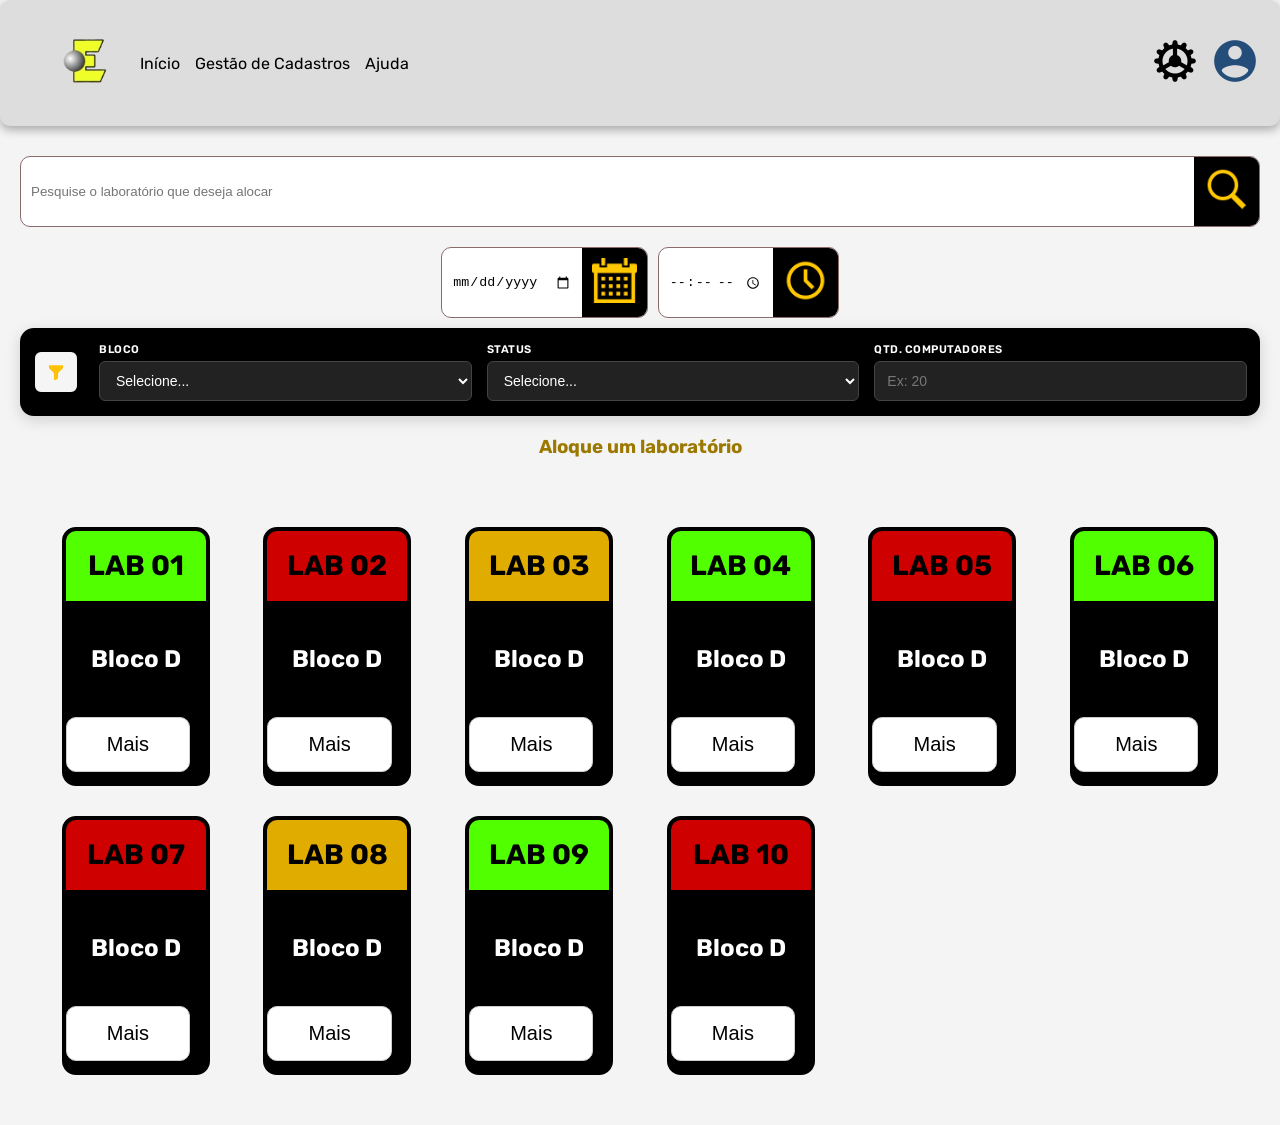
==== frontEnd/html/tela principal/index.html @ 04c5c46b "Enviando frontend - 25/05/2026" ====
<!DOCTYPE html>
<html lang="pt-BR">

<head>
  <meta charset="UTF-8">
  <meta name="viewport" content="width=device-width, initial-scale=1.0">
  <title>Portal de Alocação</title>
  <link rel="icon" type="image/png" href="../img/icon_E.png">
  <link rel="stylesheet" href="index_style.css"> <!-- CCS da pagina -->
  <link rel="preconnect" href="https://fonts.googleapis.com">
  <link rel="preconnect" href="https://fonts.gstatic.com" crossorigin>
  <link href="https://fonts.googleapis.com/css2?family=Rubik:ital,wght@0,300..900;1,300..900&display=swap"
    rel="stylesheet">
  <link rel="preconnect" href="https://fonts.googleapis.com">
  <link rel="preconnect" href="https://fonts.gstatic.com" crossorigin>
  <link
    href="https://fonts.googleapis.com/css2?family=Raleway:ital,wght@0,100..900;1,100..900&family=Rubik:ital,wght@0,300..900;1,300..900&display=swap"
    rel="stylesheet">
  <script src="../JS/Customheader.js" defer></script>
  <script src="../JS/Customfooter.js" defer></script>
</head>

<body>
  <custom-header></custom-header>
  <main>
    <form>
      <div>
        <div class="search-box">
          <input type="text" placeholder="Pesquise o laboratório que deseja alocar">
          <div class="search-img"><img src="../img/search.png" alt="search"></div>
        </div>
        <div id="linha-search"></div>

        <div id="date-time">
          <div class="search-box">
            <input type="date">
            <div class="search-img"><img src="../img/calendar.png" alt="date"></div>
          </div>
          <div class="search-box">
            <input type="time">
            <div class="search-img"><img src="../img/time.png" alt="time"></div>
          </div>
        </div>
        <div class="container-filtros">
          <div class="box-filtro-icone">
            <svg class="icone-filtro" viewBox="0 0 24 24" fill="none" xmlns="http://www.w3.org/2000/svg">
              <path
                d="M4.25 5.61C4.25 5.06 4.7 4.5 5.25 4.5H18.75C19.3 4.5 19.75 5.06 19.75 5.61V7.03C19.75 7.43 19.55 7.83 19.25 8.13L14.25 13.13V18.5C14.25 18.9 14.05 19.25 13.7 19.4L10.7 20.9C10.25 21.1 9.75 20.8 9.75 20.3V13.13L4.75 8.13C4.45 7.83 4.25 7.43 4.25 7.03V5.61Z"
                fill="#FFC107" />
            </svg>
          </div>

          <div class="controles-filtros">
            <div class="grupo-campo">
              <label for="select-bloco">Bloco</label>
              <select id="select-bloco" name="bloco">
                <option value="" disabled selected hidden>Selecione...</option>
                <option value="A">Bloco A</option>
                <option value="B">Bloco B</option>
                <option value="C">Bloco C</option>
                <option value="D">Bloco D</option>
              </select>
            </div>

            <div class="grupo-campo">
              <label for="select-status">Status</label>
              <select id="select-status" name="status">
                <option value="" disabled selected hidden>Selecione...</option>
                <option value="disponivel">Disponível</option>
                <option value="indisponivel">Indisponível</option>
                <option value="pendente">Pendente</option>
              </select>
            </div>

            <div class="grupo-campo">
              <label for="input-computadores">Qtd. Computadores</label>
              <input type="number" id="input-computadores" name="computadores" min="0" placeholder="Ex: 20">
            </div>
          </div>
        </div>
      </div>
    </form>
    <h3>Aloque um laboratório</h3>
    <section>
      <div class="cards-grid">

        <!-- CARD 1 -->
        <div class="lab-card disponivel">
          <div class="topo">
            <h2>LAB 01</h2>
          </div>

          <div class="info-card">
            <p>Bloco D</p>
          </div>

          <button id="modalOverlay" class="trigger-btn">Mais</button>
        </div>

        <div class="modal-overlay">
          <div class="modal-container">
            <div class="modal-header">Laboratorio 13</div>

            <div class="modal-body">
              <p>Local: Bloco D</p>
              <p>Capacidade máxima de alunos: 40</p>
              <p>Quantidade de computadores: 20</p>
              <p>Softwares cadastrados: AutoCad, IntelliJ, VS code, Android Studio</p>
            </div>

            <div class="modal-form">
              <div class="input-group">
                <input type="text" placeholder="  /  /  ">
                <span class="icon-box calendar-icon"></span>
              </div>
              <div class="input-group">
                <input type="text" placeholder="  :  ">
                <span class="icon-box clock-icon"></span>
              </div>
            </div>

            <button id="closeModalBtn" class="modal-btn">Alocar</button>
          </div>
        </div>

        <!-- CARD 2 -->
        <div class="lab-card indisponivel">
          <div class="topo">
            <h2>LAB 02</h2>
          </div>

          <div class="info-card">
            <p>Bloco D</p>
          </div>

          <button class="trigger-btn">Mais</button>
        </div>

        <!-- CARD 3 -->
        <div class="lab-card pendente">
          <div class="topo">
            <h2>LAB 03</h2>
          </div>

          <div class="info-card">
            <p>Bloco D</p>
          </div>

          <button class="trigger-btn">Mais</button>
        </div>

        <!-- CARD 4 -->
        <div class="lab-card disponivel">
          <div class="topo">
            <h2>LAB 04</h2>
          </div>

          <div class="info-card">
            <p>Bloco D</p>
          </div>

          <button class="trigger-btn">Mais</button>
        </div>

        <!-- CARD 5 -->
        <div class="lab-card indisponivel">
          <div class="topo">
            <h2>LAB 05</h2>
          </div>

          <div class="info-card">
            <p>Bloco D</p>
          </div>

          <button class="trigger-btn">Mais</button>
        </div>

        <!-- CARD 6 -->
        <div class="lab-card disponivel">
          <div class="topo">
            <h2>LAB 06</h2>
          </div>

          <div class="info-card">
            <p>Bloco D</p>
          </div>

          <button class="trigger-btn">Mais</button>
        </div>

        <!-- CARD 7 -->
        <div class="lab-card indisponivel">
          <div class="topo">
            <h2>LAB 07</h2>
          </div>

          <div class="info-card">
            <p>Bloco D</p>
          </div>

          <button class="trigger-btn">Mais</button>
        </div>

        <!-- CARD 8 -->
        <div class="lab-card pendente">
          <div class="topo">
            <h2>LAB 08</h2>
          </div>

          <div class="info-card">
            <p>Bloco D</p>
          </div>

          <button class="trigger-btn">Mais</button>
        </div>

        <!-- CARD 9 -->
        <div class="lab-card disponivel">
          <div class="topo">
            <h2>LAB 09</h2>
          </div>

          <div class="info-card">
            <p>Bloco D</p>
          </div>

          <button class="trigger-btn">Mais</button>
        </div>

        <!-- CARD 10 -->
        <div class="lab-card indisponivel">
          <div class="topo">
            <h2>LAB 10</h2>
          </div>

          <div class="info-card">
            <p>Bloco D</p>
          </div>

          <button class="trigger-btn">Mais</button>
        </div>

        <script>src = "mais-script.js"</script>

      </div>
    </section>
  </main>
</body>

</html>
---- frontEnd/html/tela principal/index_style.css ----
body {
    background-color: #f4f4f4;
    font-family: "Rubik", sans-serif;
    margin: 0;
}

form {
    display: flex;
    margin: 20px;
    flex-direction: column;
}

.search-box {
    border: 1px solid #8a6c6c;
    border-radius: 10px;
    display: flex;
    align-items: center;
    overflow: hidden;
    background-color: #ffffff;
    margin: 10px 0;
    justify-self: center;
}

.search-box input {
    border: none;
    outline: none;
    padding: 10px;
    width: 100%;
}

.search-img{
    background-color: #000;
}

.search-img img{
    height: 45px;
    margin: 10px;
}

#date-time {
    display: flex;
    justify-content: center;
    align-items: center;
    gap: 10px;
    flex-wrap: nowrap;
}

#date-time .search-box {
    min-width: 140px;
}

.container-filtros {
    display: flex;
    align-items: center;
    justify-self: center;
    background-color: #000000;
    border: 3px solid #000000;
    border-radius: 14px;
    padding: 12px 10px;
    gap: 20px;
    box-shadow: 0 4px 15px rgba(0, 0, 0, 0.15);
}

/* Box contendo apenas o ícone do Filtro */
.box-filtro-icone {
    display: flex;
    align-items: center;
    justify-content: center;
    background-color: #f5f5f5;
    padding: 10px;
    border-radius: 8px;
    border: 2px solid #000;
    min-width: 44px;
    height: 44px;
    box-sizing: border-box; 
}

.icone-filtro {
    width: 22px;
    height: 22px;
}

/* Alinhamento horizontal estrito de todos os controles */
.controles-filtros {
    display: flex;
    flex-direction: row;
    align-items: flex-end; /* Alinha a base dos inputs e do botão */
    gap: 15px;
    flex-grow: 1;
}

/* Estilização individual de cada campo (Label + Input/Select) */
.grupo-campo {
    display: flex;
    flex-direction: column;
    gap: 5px;
    flex: 1;
}

.grupo-campo label {
    color: #ffffff;
    font-size: 11px;
    font-weight: 600;
    text-transform: uppercase;
    letter-spacing: 0.5px;
}

/* Customização dos Selects e Inputs */
.grupo-campo select, 
.grupo-campo input {
    width: 100%;
    padding: 10px 12px;
    background-color: #222222;
    border: 1px solid #444444;
    border-radius: 6px;
    color: #ffffff;
    font-size: 14px;
    outline: none;
    box-sizing: border-box;
    height: 40px;
    transition: background-color 0.2s ease;
}

/* Remoção total do efeito de brilho e mudança de cor ao focar/clicar */
.grupo-campo select:focus, 
.grupo-campo input:focus {
    border-color: #444444; /* Mantém a mesma cor original */
    box-shadow: none;       /* Remove completamente o brilho */
}

/* Placeholder */
.grupo-campo input::placeholder {
    color: #777777;
}


/* Responsividade: vira coluna apenas em telas pequenas/celulares */
@media (max-width: 900px) {
    .container-filtros {
        flex-direction: column;
        align-items: stretch;
    }
    
    .box-filtro-icone {
        align-self: center;
    }
    
    .controles-filtros {
        flex-direction: column;
        align-items: stretch;
    }

    .btn-buscar {
        width: 100%;
    }
}

section{
    padding: 50px;
}

@media (max-width: 600px) {

    header {
        flex-direction: column;
        align-items: flex-start;
    }

    #conta-section {
        margin-left: 0;
    }
}

h3{
    color: #9b7901;
    display: flex;
    justify-content: center;
}

.cards-grid{
  display: grid;
  grid-template-columns: repeat(auto-fit, minmax(150px, 1fr));
  gap: 30px;
  justify-items: center;
}

.lab-card{
  width: 140px;
  border-radius: 14px;
  overflow: hidden;
  border: 4px solid #000;
  background: #000;
  cursor: default;
}

.topo{
  height: 70px;
  display: flex;
  align-items: center;
  justify-content: center;
}

.topo h2{
  font-size: 28px;
  font-weight: bold;
  color: #000;
}

/* STATUS */
.disponivel .topo{
  background: #51ff00;
}

.indisponivel .topo{
  background: #cf0000;
}

.pendente .topo{
  background: #e0ac00;
}

.info-card{
  background: #000;
  color: #fff;
  text-align: center;
  padding: 20px 10px;
}

.info-card p{
  font-size: 24px;
  font-weight: bold;
}

.trigger-btn {
    display: flex;
    justify-content: center;
    justify-self: center;
    padding: 15px 40px;
    cursor: pointer;
    font-size: 20px;
    background-color: #ffffff;
    border: 1px solid #cccccc;
    border-radius: 10px;
    margin-bottom: 10px;
}

.trigger-btn:hover{
    background: #423c34;
    color: #fff;
}

.modal-overlay {
    position: fixed;
    top: 0;
    left: 0;
    width: 100%;
    height: 100%;
    background-color: rgba(0, 0, 0, 0.5);
    display: none;
    justify-content: center;
    align-items: center;
    z-index: 1000;
}

.modal-overlay.active {
    display: flex;
}

.modal-container {
    background-color: #dedede;
    width: 380px;
    padding: 24px;
    border-radius: 12px;
    box-shadow: 0 4px 15px rgba(0, 0, 0, 0.3);
    display: flex;
    flex-direction: column;
    align-items: center;
    text-align: center;
}

.modal-header {
    background-color: #000000;
    color: #ffd814;
    font-weight: bold;
    padding: 10px 24px;
    border-radius: 20px;
    font-size: 14px;
    margin-bottom: 16px;
}

.modal-body {
    color: #333333;
    font-size: 13px;
    line-height: 1.6;
    margin-bottom: 20px;
}

.modal-body p {
    margin: 4px 0;
}

.modal-form {
    display: flex;
    gap: 12px;
    margin-bottom: 24px;
}

.input-group {
    display: flex;
    align-items: center;
    border: 1px solid #000000;
    border-radius: 6px;
    overflow: hidden;
    background-color: #ffffff;
}

.input-group input {
    width: 70px;
    height: 32px;
    border: none;
    text-align: center;
    font-size: 14px;
    outline: none;
}

.icon-box {
    width: 32px;
    height: 32px;
    background-color: #000000;
    position: relative;
}

.modal-btn {
    background-color: #a6a6a6;
    color: #333333;
    border: none;
    padding: 10px 40px;
    font-size: 14px;
    border-radius: 4px;
    cursor: pointer;
    border: 1px solid #8a8a8a;
    transition: background 0.2s;
}

.modal-btn:hover {
    background-color: #919191;
}

.card{
    width: 10px;
}
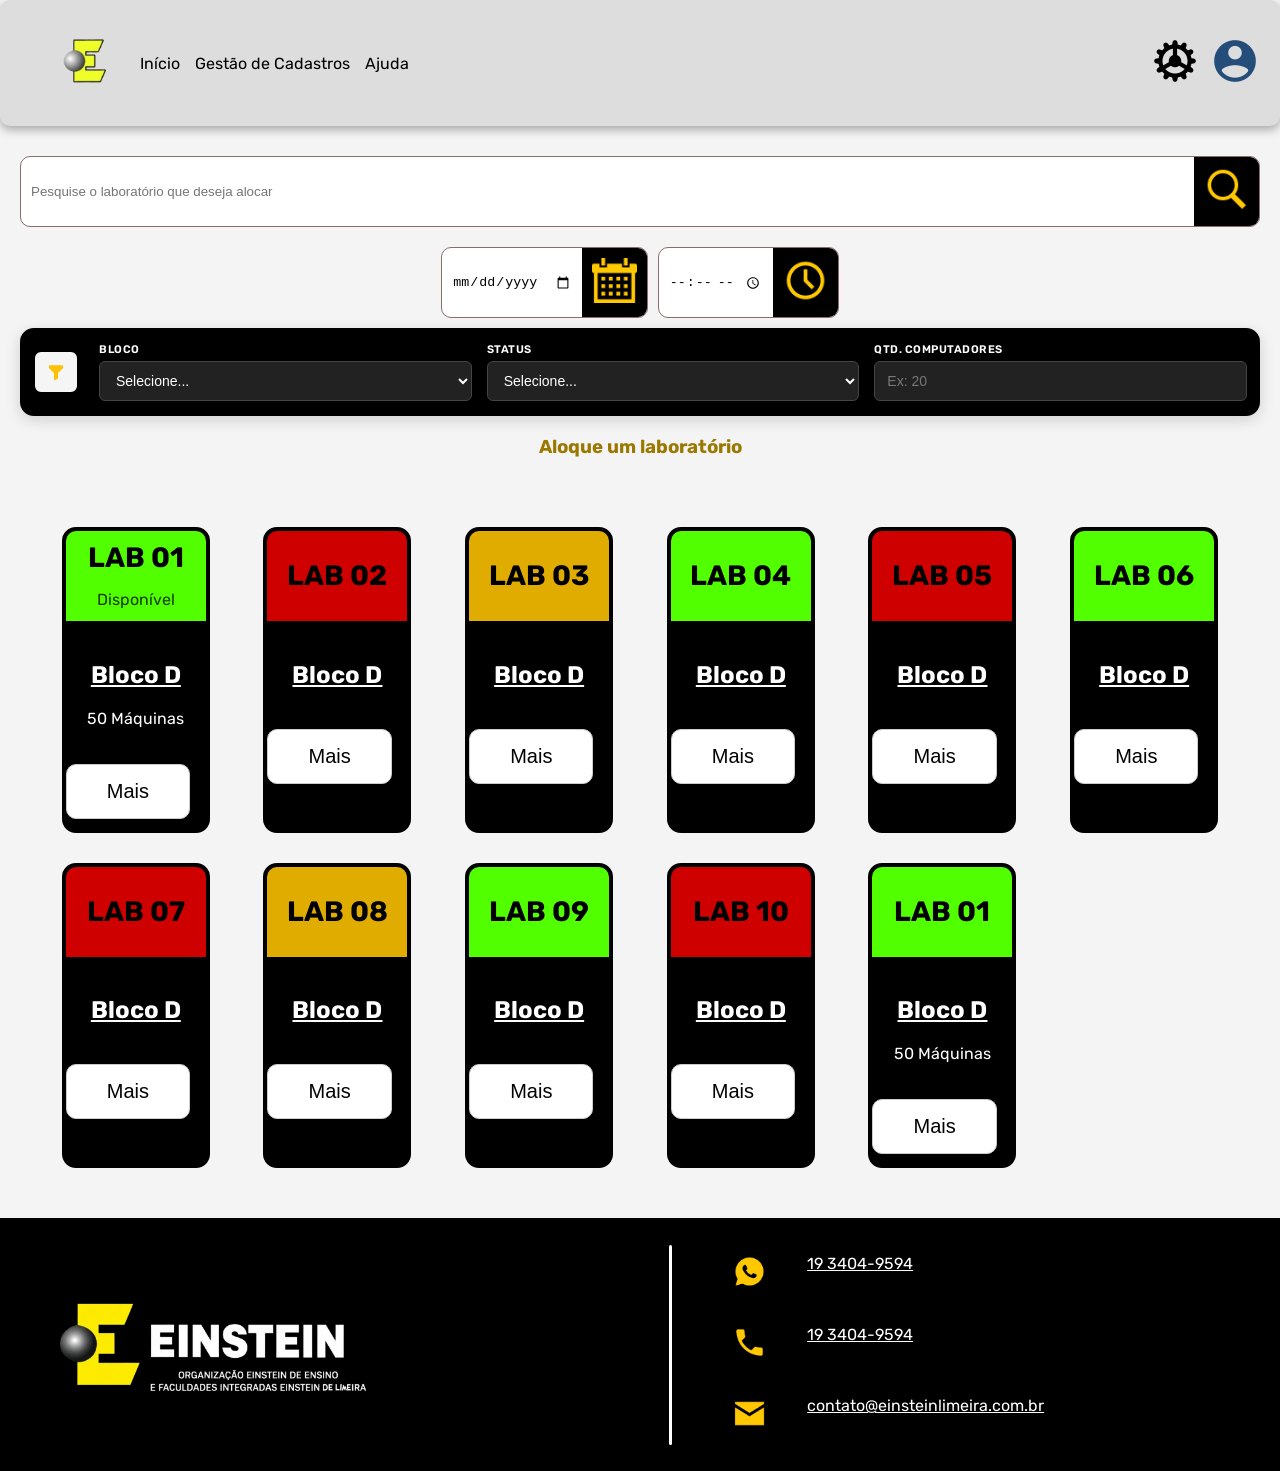
==== commit e5097088: "Corrigindo header e footer - 26/05/2026" ====
--- a/frontEnd/html/tela principal/index.html
+++ b/frontEnd/html/tela principal/index.html
@@ -18,6 +18,7 @@
     rel="stylesheet">
   <script src="../JS/Customheader.js" defer></script>
   <script src="../JS/Customfooter.js" defer></script>
+  <script src="../JS/CardLab.js" defer></script>
 </head>
 
 <body>
@@ -86,15 +87,18 @@
 
         <!-- CARD 1 -->
         <div class="lab-card disponivel">
-          <div class="topo">
+          <div class="topo-card">
             <h2>LAB 01</h2>
-          </div>
-
-          <div class="info-card">
-            <p>Bloco D</p>
-          </div>
-
-          <button id="modalOverlay" class="trigger-btn">Mais</button>
+            <p>Disponível</p>
+          </div>
+
+          <div class="info-card">
+            <h1>Bloco D</h1>
+            <p>50 Máquinas</p>
+            <p></p>
+          </div>
+
+          <button id="modalOverlay" class="trigger-btn-card">Mais</button>
         </div>
 
         <div class="modal-overlay">
@@ -125,126 +129,127 @@
 
         <!-- CARD 2 -->
         <div class="lab-card indisponivel">
-          <div class="topo">
+          <div class="topo-card">
             <h2>LAB 02</h2>
           </div>
 
           <div class="info-card">
-            <p>Bloco D</p>
-          </div>
-
-          <button class="trigger-btn">Mais</button>
+            <h1>Bloco D</h1>
+          </div>
+
+          <button class="trigger-btn-card">Mais</button>
         </div>
 
         <!-- CARD 3 -->
         <div class="lab-card pendente">
-          <div class="topo">
+          <div class="topo-card">
             <h2>LAB 03</h2>
           </div>
 
           <div class="info-card">
-            <p>Bloco D</p>
-          </div>
-
-          <button class="trigger-btn">Mais</button>
+            <h1>Bloco D</h1>
+          </div>
+
+          <button class="trigger-btn-card">Mais</button>
         </div>
 
         <!-- CARD 4 -->
         <div class="lab-card disponivel">
-          <div class="topo">
+          <div class="topo-card">
             <h2>LAB 04</h2>
           </div>
 
           <div class="info-card">
-            <p>Bloco D</p>
-          </div>
-
-          <button class="trigger-btn">Mais</button>
+            <h1>Bloco D</h1>
+          </div>
+
+          <button class="trigger-btn-card">Mais</button>
         </div>
 
         <!-- CARD 5 -->
         <div class="lab-card indisponivel">
-          <div class="topo">
+          <div class="topo-card">
             <h2>LAB 05</h2>
           </div>
 
           <div class="info-card">
-            <p>Bloco D</p>
-          </div>
-
-          <button class="trigger-btn">Mais</button>
+            <h1>Bloco D</h1>
+          </div>
+
+          <button class="trigger-btn-card">Mais</button>
         </div>
 
         <!-- CARD 6 -->
         <div class="lab-card disponivel">
-          <div class="topo">
+          <div class="topo-card">
             <h2>LAB 06</h2>
           </div>
 
           <div class="info-card">
-            <p>Bloco D</p>
-          </div>
-
-          <button class="trigger-btn">Mais</button>
+            <h1>Bloco D</h1>
+          </div>
+
+          <button class="trigger-btn-card">Mais</button>
         </div>
 
         <!-- CARD 7 -->
         <div class="lab-card indisponivel">
-          <div class="topo">
+          <div class="topo-card">
             <h2>LAB 07</h2>
           </div>
 
           <div class="info-card">
-            <p>Bloco D</p>
-          </div>
-
-          <button class="trigger-btn">Mais</button>
+            <h1>Bloco D</h1>
+          </div>
+
+          <button class="trigger-btn-card">Mais</button>
         </div>
 
         <!-- CARD 8 -->
         <div class="lab-card pendente">
-          <div class="topo">
+          <div class="topo-card">
             <h2>LAB 08</h2>
           </div>
 
           <div class="info-card">
-            <p>Bloco D</p>
-          </div>
-
-          <button class="trigger-btn">Mais</button>
+            <h1>Bloco D</h1>
+          </div>
+
+          <button class="trigger-btn-card">Mais</button>
         </div>
 
         <!-- CARD 9 -->
         <div class="lab-card disponivel">
-          <div class="topo">
+          <div class="topo-card">
             <h2>LAB 09</h2>
           </div>
 
           <div class="info-card">
-            <p>Bloco D</p>
-          </div>
-
-          <button class="trigger-btn">Mais</button>
+            <h1>Bloco D</h1>
+          </div>
+
+          <button class="trigger-btn-card">Mais</button>
         </div>
 
         <!-- CARD 10 -->
         <div class="lab-card indisponivel">
-          <div class="topo">
+          <div class="topo-card">
             <h2>LAB 10</h2>
           </div>
 
           <div class="info-card">
-            <p>Bloco D</p>
-          </div>
-
-          <button class="trigger-btn">Mais</button>
-        </div>
-
-        <script>src = "mais-script.js"</script>
+            <h1>Bloco D</h1>
+          </div>
+
+          <button class="trigger-btn-card">Mais</button>
+        </div>
+
+        <card-lab></card-lab>
 
       </div>
     </section>
   </main>
+  <custom-footer></custom-footer>
 </body>
 
 </html>
--- a/frontEnd/html/tela principal/index_style.css
+++ b/frontEnd/html/tela principal/index_style.css
@@ -159,94 +159,10 @@
     padding: 50px;
 }
 
-@media (max-width: 600px) {
-
-    header {
-        flex-direction: column;
-        align-items: flex-start;
-    }
-
-    #conta-section {
-        margin-left: 0;
-    }
-}
-
 h3{
     color: #9b7901;
     display: flex;
     justify-content: center;
-}
-
-.cards-grid{
-  display: grid;
-  grid-template-columns: repeat(auto-fit, minmax(150px, 1fr));
-  gap: 30px;
-  justify-items: center;
-}
-
-.lab-card{
-  width: 140px;
-  border-radius: 14px;
-  overflow: hidden;
-  border: 4px solid #000;
-  background: #000;
-  cursor: default;
-}
-
-.topo{
-  height: 70px;
-  display: flex;
-  align-items: center;
-  justify-content: center;
-}
-
-.topo h2{
-  font-size: 28px;
-  font-weight: bold;
-  color: #000;
-}
-
-/* STATUS */
-.disponivel .topo{
-  background: #51ff00;
-}
-
-.indisponivel .topo{
-  background: #cf0000;
-}
-
-.pendente .topo{
-  background: #e0ac00;
-}
-
-.info-card{
-  background: #000;
-  color: #fff;
-  text-align: center;
-  padding: 20px 10px;
-}
-
-.info-card p{
-  font-size: 24px;
-  font-weight: bold;
-}
-
-.trigger-btn {
-    display: flex;
-    justify-content: center;
-    justify-self: center;
-    padding: 15px 40px;
-    cursor: pointer;
-    font-size: 20px;
-    background-color: #ffffff;
-    border: 1px solid #cccccc;
-    border-radius: 10px;
-    margin-bottom: 10px;
-}
-
-.trigger-btn:hover{
-    background: #423c34;
-    color: #fff;
 }
 
 .modal-overlay {
@@ -339,13 +255,9 @@
     border-radius: 4px;
     cursor: pointer;
     border: 1px solid #8a8a8a;
-    transition: background 0.2s;
+    transition: background-color 0.2s;
 }
 
 .modal-btn:hover {
     background-color: #919191;
 }
-
-.card{
-    width: 10px;
-}
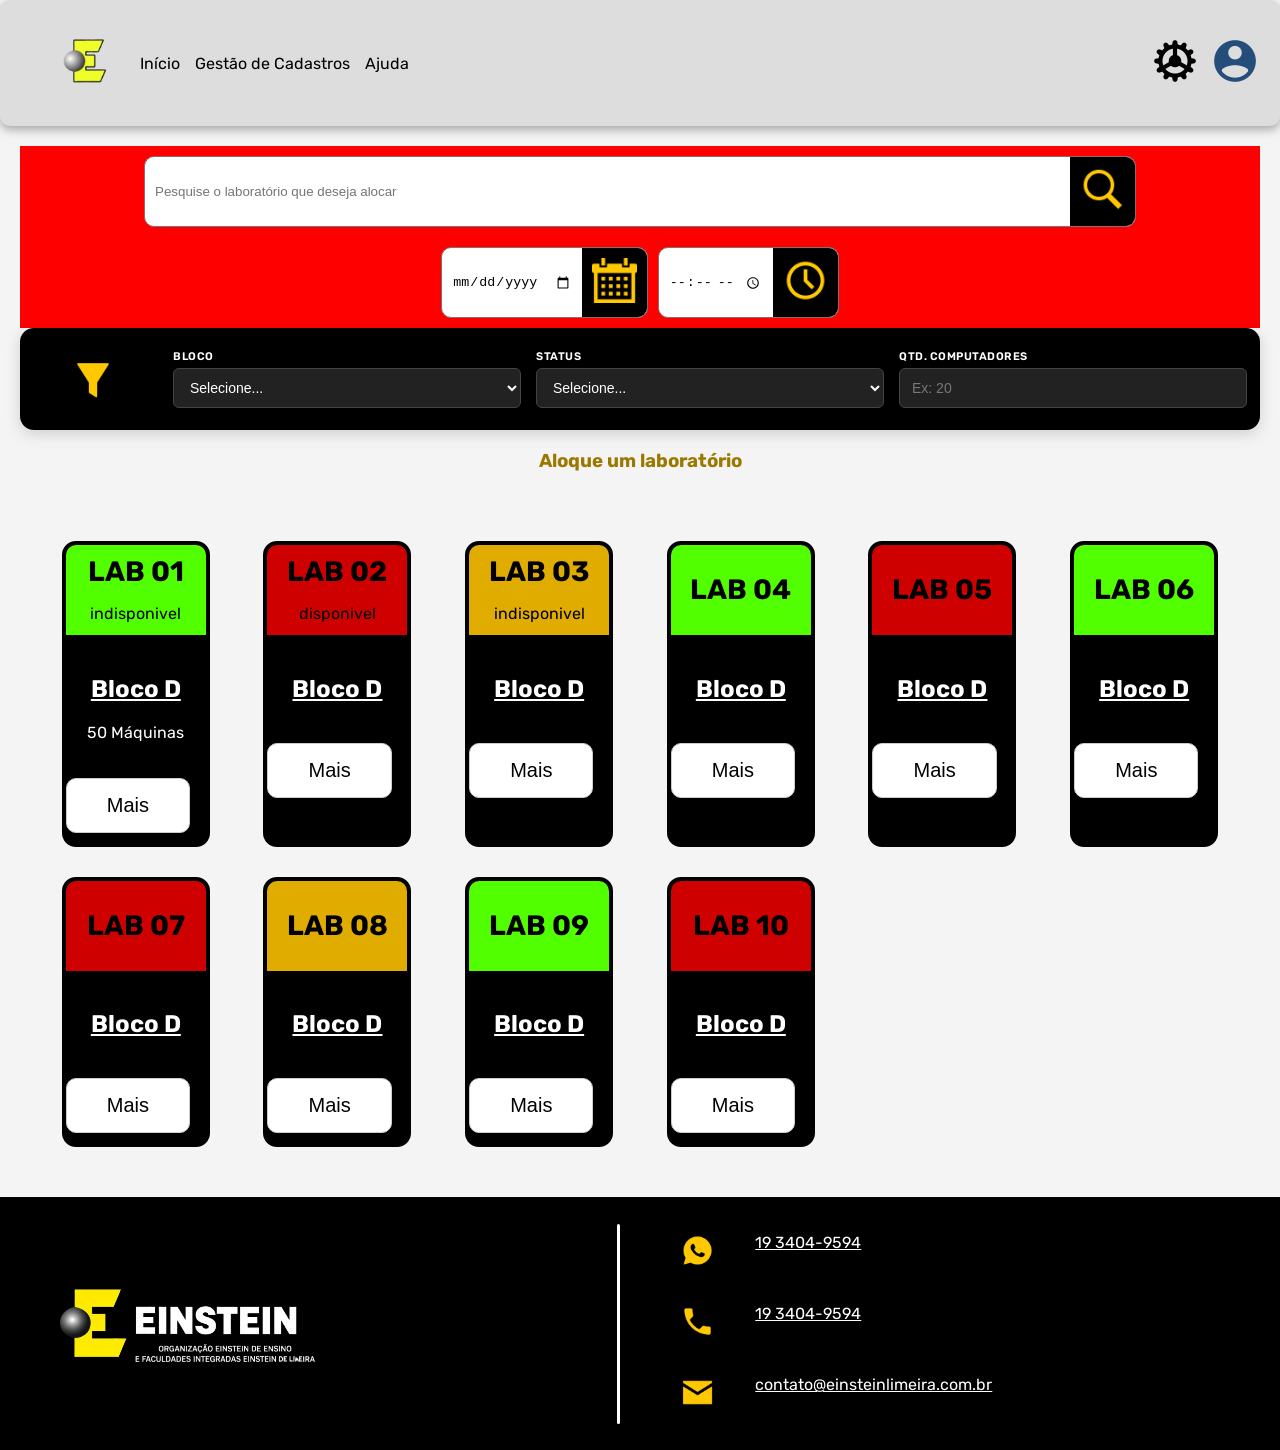
==== commit e4d0fc9e: "Adicionando a pagina alocação - 04/06/2026" ====
--- a/frontEnd/html/tela principal/index.html
+++ b/frontEnd/html/tela principal/index.html
@@ -18,7 +18,6 @@
     rel="stylesheet">
   <script src="../JS/Customheader.js" defer></script>
   <script src="../JS/Customfooter.js" defer></script>
-  <script src="../JS/CardLab.js" defer></script>
 </head>
 
 <body>
@@ -26,30 +25,28 @@
   <main>
     <form>
       <div>
-        <div class="search-box">
-          <input type="text" placeholder="Pesquise o laboratório que deseja alocar">
-          <div class="search-img"><img src="../img/search.png" alt="search"></div>
-        </div>
-        <div id="linha-search"></div>
-
-        <div id="date-time">
-          <div class="search-box">
-            <input type="date">
-            <div class="search-img"><img src="../img/calendar.png" alt="date"></div>
-          </div>
-          <div class="search-box">
-            <input type="time">
-            <div class="search-img"><img src="../img/time.png" alt="time"></div>
+        <div id="inputs-counteiner">
+          <div id="search-box">
+            <input type="text" placeholder="Pesquise o laboratório que deseja alocar">
+            <div class="search-img"><img src="../img/search.png" alt="search"></div>
+          </div>
+          <div id="linha-search"></div>
+
+          <div id="date-time">
+            <div class="input-box">
+              <input type="date">
+              <div class="search-img"><img src="../img/calendar.png" alt="date"></div>
+            </div>
+            <div class="input-box">
+              <input id="" type="time">
+              <div class="search-img"><img src="../img/time.png" alt="time"></div>
+            </div>
           </div>
         </div>
         <div class="container-filtros">
-          <div class="box-filtro-icone">
-            <svg class="icone-filtro" viewBox="0 0 24 24" fill="none" xmlns="http://www.w3.org/2000/svg">
-              <path
-                d="M4.25 5.61C4.25 5.06 4.7 4.5 5.25 4.5H18.75C19.3 4.5 19.75 5.06 19.75 5.61V7.03C19.75 7.43 19.55 7.83 19.25 8.13L14.25 13.13V18.5C14.25 18.9 14.05 19.25 13.7 19.4L10.7 20.9C10.25 21.1 9.75 20.8 9.75 20.3V13.13L4.75 8.13C4.45 7.83 4.25 7.43 4.25 7.03V5.61Z"
-                fill="#FFC107" />
-            </svg>
-          </div>
+          <figure class="box-filtro-icone">
+            <img class="icone-filtro" src="../img/filtro.png" alt="filtro">
+          </figure>
 
           <div class="controles-filtros">
             <div class="grupo-campo">
@@ -81,6 +78,7 @@
         </div>
       </div>
     </form>
+
     <h3>Aloque um laboratório</h3>
     <section>
       <div class="cards-grid">
@@ -89,7 +87,7 @@
         <div class="lab-card disponivel">
           <div class="topo-card">
             <h2>LAB 01</h2>
-            <p>Disponível</p>
+            <p>indisponivel</p>
           </div>
 
           <div class="info-card">
@@ -98,40 +96,16 @@
             <p></p>
           </div>
 
-          <button id="modalOverlay" class="trigger-btn-card">Mais</button>
-        </div>
-
-        <div class="modal-overlay">
-          <div class="modal-container">
-            <div class="modal-header">Laboratorio 13</div>
-
-            <div class="modal-body">
-              <p>Local: Bloco D</p>
-              <p>Capacidade máxima de alunos: 40</p>
-              <p>Quantidade de computadores: 20</p>
-              <p>Softwares cadastrados: AutoCad, IntelliJ, VS code, Android Studio</p>
-            </div>
-
-            <div class="modal-form">
-              <div class="input-group">
-                <input type="text" placeholder="  /  /  ">
-                <span class="icon-box calendar-icon"></span>
-              </div>
-              <div class="input-group">
-                <input type="text" placeholder="  :  ">
-                <span class="icon-box clock-icon"></span>
-              </div>
-            </div>
-
-            <button id="closeModalBtn" class="modal-btn">Alocar</button>
-          </div>
+          <button class="trigger-btn-card">Mais</button>
         </div>
 
         <!-- CARD 2 -->
-        <div class="lab-card indisponivel">
-          <div class="topo-card">
-            <h2>LAB 02</h2>
-          </div>
+      <div class="lab-card indisponivel">
+        <div class="topo-card">
+          <h2>LAB 02</h2>
+            <p>disponivel</p>
+            </p>
+        </div>
 
           <div class="info-card">
             <h1>Bloco D</h1>
@@ -144,6 +118,7 @@
         <div class="lab-card pendente">
           <div class="topo-card">
             <h2>LAB 03</h2>
+            <p>indisponivel</p>
           </div>
 
           <div class="info-card">
@@ -243,13 +218,12 @@
 
           <button class="trigger-btn-card">Mais</button>
         </div>
-
-        <card-lab></card-lab>
 
       </div>
     </section>
   </main>
   <custom-footer></custom-footer>
+  <script>src = "../JS/Cards.js"</script>
 </body>
 
 </html>
--- a/frontEnd/html/tela principal/index_style.css
+++ b/frontEnd/html/tela principal/index_style.css
@@ -10,24 +10,48 @@
     flex-direction: column;
 }
 
-.search-box {
+#inputs-counteiner {
+    display: flex;
+    flex-direction: column;
+    background-color: #ff0000;
+    padding-left: 10%;
+    padding-right: 10%;
+}
+
+#search-box {
     border: 1px solid #8a6c6c;
     border-radius: 10px;
     display: flex;
-    align-items: center;
     overflow: hidden;
+    align-items: center;
     background-color: #ffffff;
     margin: 10px 0;
-    justify-self: center;
-}
-
-.search-box input {
+}
+
+#search-box input {
     border: none;
     outline: none;
     padding: 10px;
     width: 100%;
 }
 
+.input-box {
+    border: 1px solid #8a6c6c;
+    border-radius: 10px;
+    display: flex;
+    align-items: center;
+    overflow: hidden;
+    background-color: #ffffff;
+    margin: 10px 0;
+}
+
+.input-box input {
+    border: none;
+    outline: none;
+    padding: 10px;
+    width: 100%;
+}
+
 .search-img{
     background-color: #000;
 }
@@ -45,9 +69,94 @@
     flex-wrap: nowrap;
 }
 
-#date-time .search-box {
+#date-time .input-box {
     min-width: 140px;
 }
+
+/*Cards de Laboratório*/
+
+.card{
+    width: 10px;
+}
+
+.cards-grid{
+  display: grid;
+  grid-template-columns: repeat(auto-fit, minmax(150px, 1fr));
+  gap: 30px;
+  justify-items: center;
+}
+
+.lab-card{
+  width: 140px;
+  border-radius: 14px;
+  overflow: hidden;
+  border: 4px solid #000;
+  background-color: #000;
+  cursor: default;
+}
+
+.topo-card{
+  height: 70px;
+  display: flex;
+  align-items: center;
+  justify-content: center;
+  flex-wrap: wrap;
+  padding: 10px;;
+}
+
+.topo-card h2{
+  font-size: 28px;
+  font-weight: bold;
+  color: #000;
+  margin: 0px;
+  padding: 0px;
+}
+
+/* STATUS */
+.disponivel .topo-card {
+  background-color: #51ff00;
+}
+
+.indisponivel .topo-card{
+  background-color: #cf0000;
+}
+
+.pendente .topo-card{
+  background-color: #e0ac00;
+}
+
+.info-card{
+  background-color: #000;
+  color: #fff;
+  text-align: center;
+  padding: 20px 10px;
+}
+
+.info-card h1{
+  font-size: 24px;
+  font-weight: bold;
+  text-decoration-line: underline;
+}
+
+.trigger-btn-card {
+    display: flex;
+    justify-content: center;
+    justify-self: center;
+    padding: 15px 40px;
+    cursor: pointer;
+    font-size: 20px;
+    background-color: #ffffff;
+    border: 1px solid #cccccc;
+    border-radius: 10px;
+    margin-bottom: 10px;
+}
+
+.trigger-btn-card:hover{
+    background-color: #423c34;
+    color: #fff;
+}
+
+/*------------------------------------------------*/
 
 .container-filtros {
     display: flex;
@@ -66,18 +175,11 @@
     display: flex;
     align-items: center;
     justify-content: center;
-    background-color: #f5f5f5;
-    padding: 10px;
-    border-radius: 8px;
-    border: 2px solid #000;
-    min-width: 44px;
-    height: 44px;
-    box-sizing: border-box; 
-}
-
-.icone-filtro {
-    width: 22px;
-    height: 22px;
+}
+
+.icone-filtro{
+    width: 40px;
+    height: 40px;
 }
 
 /* Alinhamento horizontal estrito de todos os controles */
